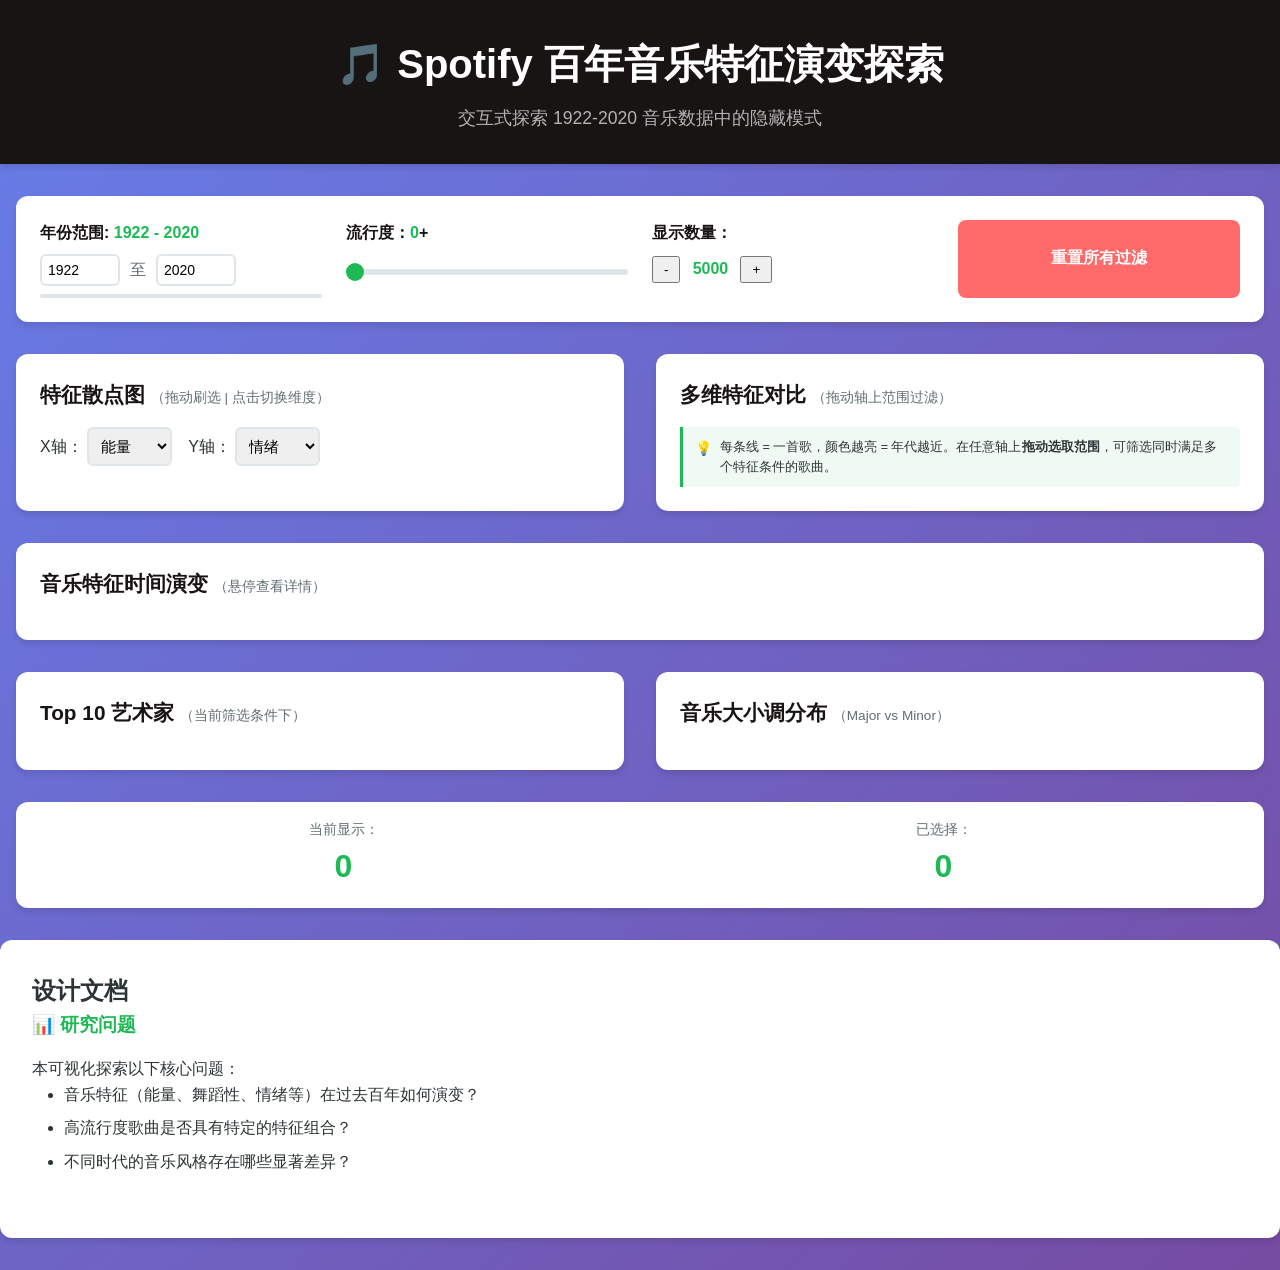
==== index.html @ 45de8c2d "Add files via upload" ====
<!DOCTYPE html>
<html lang="zh-CN">
<head>
    <meta charset="UTF-8">
    <meta name="viewport" content="width=device-width, initial-scale=1.0">
    <title>Spotify 音乐特征探索器</title>
    <link rel="stylesheet" href="css/style.css">
    <script src="https://d3js.org/d3.v7.min.js"></script>
</head>
<body>
    <header>
        <h1>🎵 Spotify 百年音乐特征演变探索</h1>
        <p class="subtitle">交互式探索 1922-2020 音乐数据中的隐藏模式</p>
    </header>
 
    <main>
        <div class="control-panel">
            <div class="filter-group">
                <label>年份范围: <span id="year-range">1922 - 2020</span></label>
                <div class="year-inputs">
                    <input type="number" id="year-start" min="1922" max="2020" value="1922">
                    <span>至</span>
                    <input type="number" id="year-end" min="1922" max="2020" value="2020">
                </div>
                <div id="range-track" style="position:relative; height:4px; background:#dfe6e9; border-radius:2px; margin-top:8px;"></div>
            </div>
            
            <div class="filter-group">
                <label>流行度：<span id="popularity-value">0</span>+</label>
                <input type="range" id="popularity-filter" min="0" max="100" step="1" value="0" style="margin-top: 15px;">
            </div>
            <div class="filter-group">
                <label>显示数量：</label>
                <div style="display: flex; align-items: center; gap: 10px; margin-top: 10px;">
                    <button id="sample-minus" style="padding:4px 10px; cursor:pointer;">-</button>
                    <span id="sample-count" style="font-weight:bold; width:40px; text-align:center;">5000</span>
                    <button id="sample-plus" style="padding:4px 10px; cursor:pointer;">+</button>
                </div>
                <input type="hidden" id="sample-size" value="5000">
            </div>
 
            <button id="reset-btn" class="reset-button">重置所有过滤</button>
        </div>
 
        <div class="vis-container">
            <div class="chart-wrapper">
                <h2>特征散点图 <span class="hint">（拖动刷选 | 点击切换维度）</span></h2>
                <div class="axis-selector">
                    <label>X轴：
                        <select id="x-axis">
                            <option value="danceability">舞蹈性</option>
                            <option value="energy" selected>能量</option>
                            <option value="valence">情绪</option>
                            <option value="tempo">节奏</option>
                            <option value="acousticness">声学性</option>
                        </select>
                    </label>
                    <label>Y轴：
                        <select id="y-axis">
                            <option value="danceability">舞蹈性</option>
                            <option value="energy">能量</option>
                            <option value="valence" selected>情绪</option>
                            <option value="tempo">节奏</option>
                            <option value="acousticness">声学性</option>
                        </select>
                    </label>
                </div>
                <div id="scatterplot"></div>
            </div>
 
            <div class="chart-wrapper">
                <h2>多维特征对比 <span class="hint">（拖动轴上范围过滤）</span></h2>
                <div id="parallel-coords"></div>
                <div class="parallel-hint">
                    <span class="hint-icon">💡</span>
                    <span>每条线 = 一首歌，颜色越亮 = 年代越近。在任意轴上<strong>拖动选取范围</strong>，可筛选同时满足多个特征条件的歌曲。</span>
                </div>
            </div>
 
            <div class="chart-wrapper full-width">
                <h2>音乐特征时间演变 <span class="hint">（悬停查看详情）</span></h2>
                <div id="timeline"></div>
            </div>

            <div class="chart-wrapper">
                <h2>Top 10 艺术家 <span class="hint">（当前筛选条件下）</span></h2>
                <div id="bar-chart"></div>
            </div>

            <div class="chart-wrapper">
                <h2>音乐大小调分布 <span class="hint">（Major vs Minor）</span></h2>
                <div id="donut-chart"></div>
            </div>
        </div>
 
        <div id="detail-panel" class="detail-panel hidden" style="max-width: 700px; width: 95%;">
            <button class="close-btn">×</button>
            <h3 id="detail-title">歌曲详情</h3>
            <div style="display: flex; gap: 2rem; align-items: center; margin-top: 1rem;">
                <div id="detail-content" style="flex: 1; font-size: 14px;"></div>
                <div id="radar-chart-container" style="width: 250px; height: 250px;"></div>
            </div>
        </div>
 
        <div class="stats-panel">
            <div class="stat-item">
                <span class="stat-label">当前显示：</span>
                <span id="visible-count" class="stat-value">0</span>
            </div>
            <div class="stat-item">
                <span class="stat-label">已选择：</span>
                <span id="selected-count" class="stat-value">0</span>
            </div>
        </div>

        <div class="chart-wrapper full-width" id="table-container" style="display: none; margin-bottom: 2rem;">
            <h2>筛选结果明细 (<span id="table-count">0</span> 首) <span style="font-size: 14px; font-weight: normal; color: #ff6b6b;" id="table-warning"></span></h2>
            <div style="max-height: 400px; overflow-y: auto;">
                <table style="width: 100%; border-collapse: collapse; text-align: left; font-size: 14px;">
                    <thead style="position: sticky; top: 0; background: white; box-shadow: 0 2px 2px -1px rgba(0,0,0,0.1); z-index: 10;">
                        <tr>
                            <th style="padding: 12px; border-bottom: 2px solid var(--border-color);">歌曲名称</th>
                            <th style="padding: 12px; border-bottom: 2px solid var(--border-color);">艺术家</th>
                            <th style="padding: 12px; border-bottom: 2px solid var(--border-color);">年份</th>
                            <th style="padding: 12px; border-bottom: 2px solid var(--border-color);">流行度</th>
                        </tr>
                    </thead>
                    <tbody id="track-table-body">
                    </tbody>
                </table>
            </div>
        </div>
    </main>
 
    <footer>
        <h2>设计文档</h2>
        <div class="documentation">
            <section>
                <h3>📊 研究问题</h3>
                <p>本可视化探索以下核心问题：</p>
                <ul>
                    <li>音乐特征（能量、舞蹈性、情绪等）在过去百年如何演变？</li>
                    <li>高流行度歌曲是否具有特定的特征组合？</li>
                    <li>不同时代的音乐风格存在哪些显著差异？</li>
                </ul>
            </section>
        </div>
    </footer>
 
    <script src="js/scatterplot.js"></script>
    <script src="js/parallel.js"></script>
    <script src="js/timeline.js"></script>
    <script src="js/bubblechart.js"></script> 
    <script src="js/donutchart.js"></script> 
    <script src="js/main.js"></script>
</body>
</html>
---- css/style.css ----
* {
    margin: 0;
    padding: 0;
    box-sizing: border-box;
}
 
:root {
    --primary-color: #1DB954;
    --secondary-color: #191414;
    --accent-color: #ff6b6b;
    --bg-color: #f8f9fa;
    --text-color: #2d3436;
    --border-color: #dfe6e9;
}
 
body {
    font-family: 'Segoe UI', Tahoma, Geneva, Verdana, sans-serif;
    background: linear-gradient(135deg, #667eea 0%, #764ba2 100%);
    color: var(--text-color);
    line-height: 1.6;
    min-height: 100vh;
}
 
header {
    background: var(--secondary-color);
    color: white;
    padding: 2rem;
    text-align: center;
    box-shadow: 0 4px 6px rgba(0,0,0,0.1);
}
 
header h1 {
    font-size: 2.5rem;
    margin-bottom: 0.5rem;
}
 
.subtitle {
    color: #b2b2b2;
    font-size: 1.1rem;
}
 
main {
    max-width: 1400px;
    margin: 2rem auto;
    padding: 0 1rem;
}
 
.control-panel {
    background: white;
    padding: 1.5rem;
    border-radius: 12px;
    box-shadow: 0 4px 6px rgba(0,0,0,0.1);
    margin-bottom: 2rem;
    display: grid;
    grid-template-columns: repeat(auto-fit, minmax(250px, 1fr));
    gap: 1.5rem;
}
 
.filter-group label {
    display: block;
    font-weight: 600;
    margin-bottom: 0.5rem;
    color: var(--secondary-color);
}
 
.filter-group span {
    color: var(--primary-color);
    font-weight: 700;
}
 
/* 新增的年份输入框样式 */
.year-inputs {
    display: flex;
    align-items: center;
    gap: 10px;
    margin-top: 8px;
}

.year-inputs input {
    padding: 6px;
    border: 2px solid var(--border-color);
    border-radius: 6px;
    width: 80px;
    font-size: 14px;
    outline: none;
    transition: border-color 0.2s;
}

.year-inputs input:focus {
    border-color: var(--primary-color);
}

.year-inputs span {
    color: #636e72;
    font-weight: normal;
}

input[type="range"] {
    width: 100%;
    height: 6px;
    border-radius: 3px;
    background: var(--border-color);
    outline: none;
    -webkit-appearance: none;
}
 
input[type="range"]::-webkit-slider-thumb {
    -webkit-appearance: none;
    appearance: none;
    width: 18px;
    height: 18px;
    border-radius: 50%;
    background: var(--primary-color);
    cursor: pointer;
    transition: all 0.2s;
}
 
input[type="range"]::-webkit-slider-thumb:hover {
    transform: scale(1.2);
    box-shadow: 0 0 10px var(--primary-color);
}

.parallel-hint {
    margin-top: 10px;
    padding: 10px 12px;
    background: #f0faf4;
    border-left: 3px solid var(--primary-color);
    border-radius: 0 6px 6px 0;
    font-size: 12.5px;
    color: #2d3436;
    line-height: 1.6;
    display: flex;
    gap: 8px;
    align-items: flex-start;
}

.hint-icon {
    flex-shrink: 0;
    font-size: 14px;
}
 
.reset-button {
    background: var(--accent-color);
    color: white;
    border: none;
    padding: 0.75rem 1.5rem;
    border-radius: 8px;
    font-size: 1rem;
    cursor: pointer;
    transition: all 0.3s;
    font-weight: 600;
}
 
.reset-button:hover {
    transform: translateY(-2px);
    box-shadow: 0 4px 12px rgba(255,107,107,0.4);
}
 
.vis-container {
    display: grid;
    grid-template-columns: repeat(2, 1fr);
    gap: 2rem;
    margin-bottom: 2rem;
}
 
.chart-wrapper {
    background: white;
    padding: 1.5rem;
    border-radius: 12px;
    box-shadow: 0 4px 6px rgba(0,0,0,0.1);
}
 
.chart-wrapper.full-width {
    grid-column: 1 / -1;
}
 
.chart-wrapper h2 {
    margin-bottom: 1rem;
    color: var(--secondary-color);
    font-size: 1.3rem;
}
 
.hint {
    font-size: 0.85rem;
    color: #636e72;
    font-weight: 400;
}
 
.axis-selector {
    margin-bottom: 1rem;
    display: flex;
    gap: 1rem;
}
 
.axis-selector select {
    padding: 0.5rem;
    border: 2px solid var(--border-color);
    border-radius: 6px;
    font-size: 0.95rem;
    cursor: pointer;
}
 
.detail-panel {
    position: fixed;
    top: 50%;
    left: 50%;
    transform: translate(-50%, -50%);
    background: white;
    padding: 2rem;
    border-radius: 12px;
    box-shadow: 0 10px 40px rgba(0,0,0,0.3);
    max-width: 500px;
    width: 90%;
    z-index: 1000;
}
 
.detail-panel.hidden {
    display: none;
}
 
.close-btn {
    position: absolute;
    top: 1rem;
    right: 1rem;
    background: none;
    border: none;
    font-size: 2rem;
    cursor: pointer;
    color: #636e72;
}
 
.stats-panel {
    background: white;
    padding: 1rem 1.5rem;
    border-radius: 12px;
    box-shadow: 0 4px 6px rgba(0,0,0,0.1);
    display: flex;
    justify-content: space-around;
    margin-bottom: 2rem;
}
 
.stat-item {
    text-align: center;
}
 
.stat-label {
    display: block;
    font-size: 0.9rem;
    color: #636e72;
}
 
.stat-value {
    display: block;
    font-size: 2rem;
    font-weight: 700;
    color: var(--primary-color);
}
 
footer {
    background: white;
    padding: 2rem;
    border-radius: 12px;
    max-width: 1400px;
    margin: 2rem auto;
    box-shadow: 0 4px 6px rgba(0,0,0,0.1);
}
 
.documentation section {
    margin-bottom: 2rem;
}
 
.documentation h3 {
    color: var(--primary-color);
    margin-bottom: 1rem;
}
 
.documentation h4 {
    color: var(--secondary-color);
    margin: 1rem 0 0.5rem;
}
 
.documentation ul {
    margin-left: 2rem;
}
 
.documentation li {
    margin-bottom: 0.5rem;
}
 
.documentation a {
    color: var(--primary-color);
    text-decoration: none;
}
 
.documentation a:hover {
    text-decoration: underline;
}
 
.axis {
    font-size: 12px;
}
 
.axis path,
.axis line {
    fill: none;
    stroke: #636e72;
    shape-rendering: crispEdges;
}
 
.dot {
    stroke: white;
    stroke-width: 1px;
    opacity: 0.6;
    transition: all 0.2s;
}
 
.dot:hover {
    opacity: 1;
    stroke-width: 2px;
}
 
.dot.selected {
    opacity: 1;
    stroke: #ff6b6b;
    stroke-width: 2px;
}
 
.line {
    fill: none;
    stroke: steelblue;
    stroke-width: 1.5px;
    opacity: 0.3;
}
 
.line.highlighted {
    stroke: var(--accent-color);
    stroke-width: 2px;
    opacity: 1;
}
 
.brush .selection {
    fill: var(--primary-color);
    fill-opacity: 0.2;
    stroke: var(--primary-color);
}
 
@media (max-width: 968px) {
    .vis-container {
        grid-template-columns: 1fr;
    }
    
    header h1 {
        font-size: 1.8rem;
    }
}
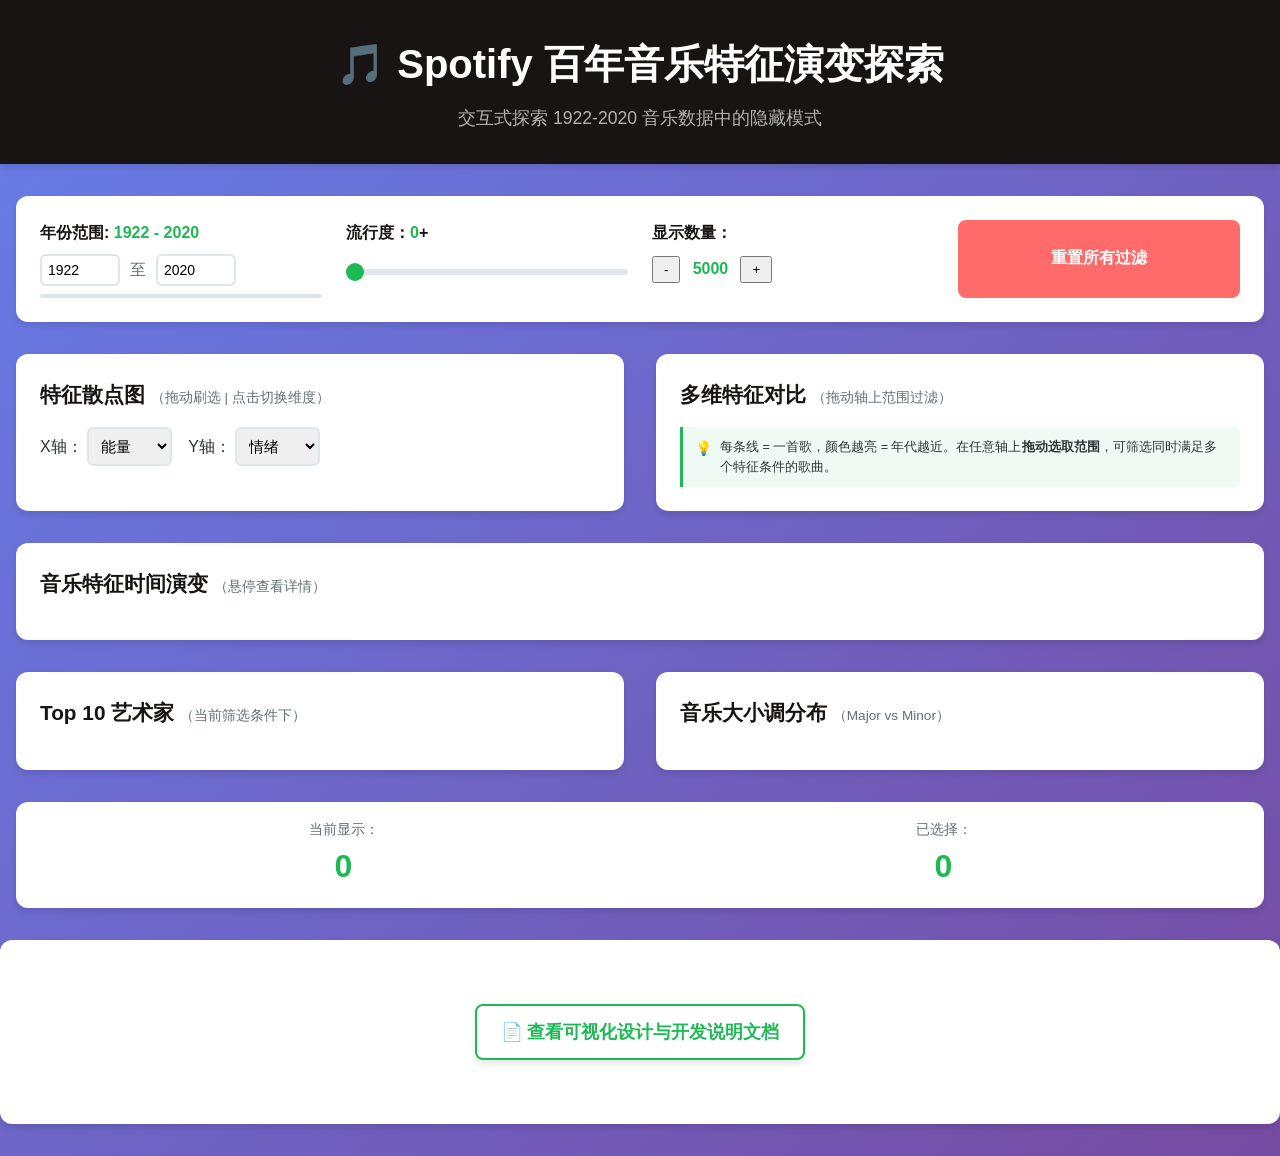
==== commit ee1fc299: "Update index.html" ====
--- a/index.html
+++ b/index.html
@@ -133,17 +133,10 @@
     </main>
  
     <footer>
-        <h2>设计文档</h2>
-        <div class="documentation">
-            <section>
-                <h3>📊 研究问题</h3>
-                <p>本可视化探索以下核心问题：</p>
-                <ul>
-                    <li>音乐特征（能量、舞蹈性、情绪等）在过去百年如何演变？</li>
-                    <li>高流行度歌曲是否具有特定的特征组合？</li>
-                    <li>不同时代的音乐风格存在哪些显著差异？</li>
-                </ul>
-            </section>
+        <div style="text-align: center; margin: 2rem 0;">
+            <a href="document.html" target="_blank" class="doc-link">
+                📄 查看可视化设计与开发说明文档
+            </a>
         </div>
     </footer>
  
@@ -154,4 +147,4 @@
     <script src="js/donutchart.js"></script> 
     <script src="js/main.js"></script>
 </body>
-</html>+</html>
--- a/css/style.css
+++ b/css/style.css
@@ -352,4 +352,26 @@
     header h1 {
         font-size: 1.8rem;
     }
-}+}
+
+/* 说明文档跳转按钮样式 */
+.doc-link {
+    display: inline-block;
+    background: white;
+    color: var(--primary-color);
+    padding: 12px 24px;
+    border-radius: 8px;
+    text-decoration: none;
+    font-weight: 600;
+    font-size: 1.1rem;
+    box-shadow: 0 4px 6px rgba(0,0,0,0.1);
+    border: 2px solid var(--primary-color);
+    transition: all 0.3s ease;
+}
+
+.doc-link:hover {
+    background: var(--primary-color);
+    color: white;
+    transform: translateY(-3px);
+    box-shadow: 0 6px 15px rgba(29, 185, 84, 0.3);
+}
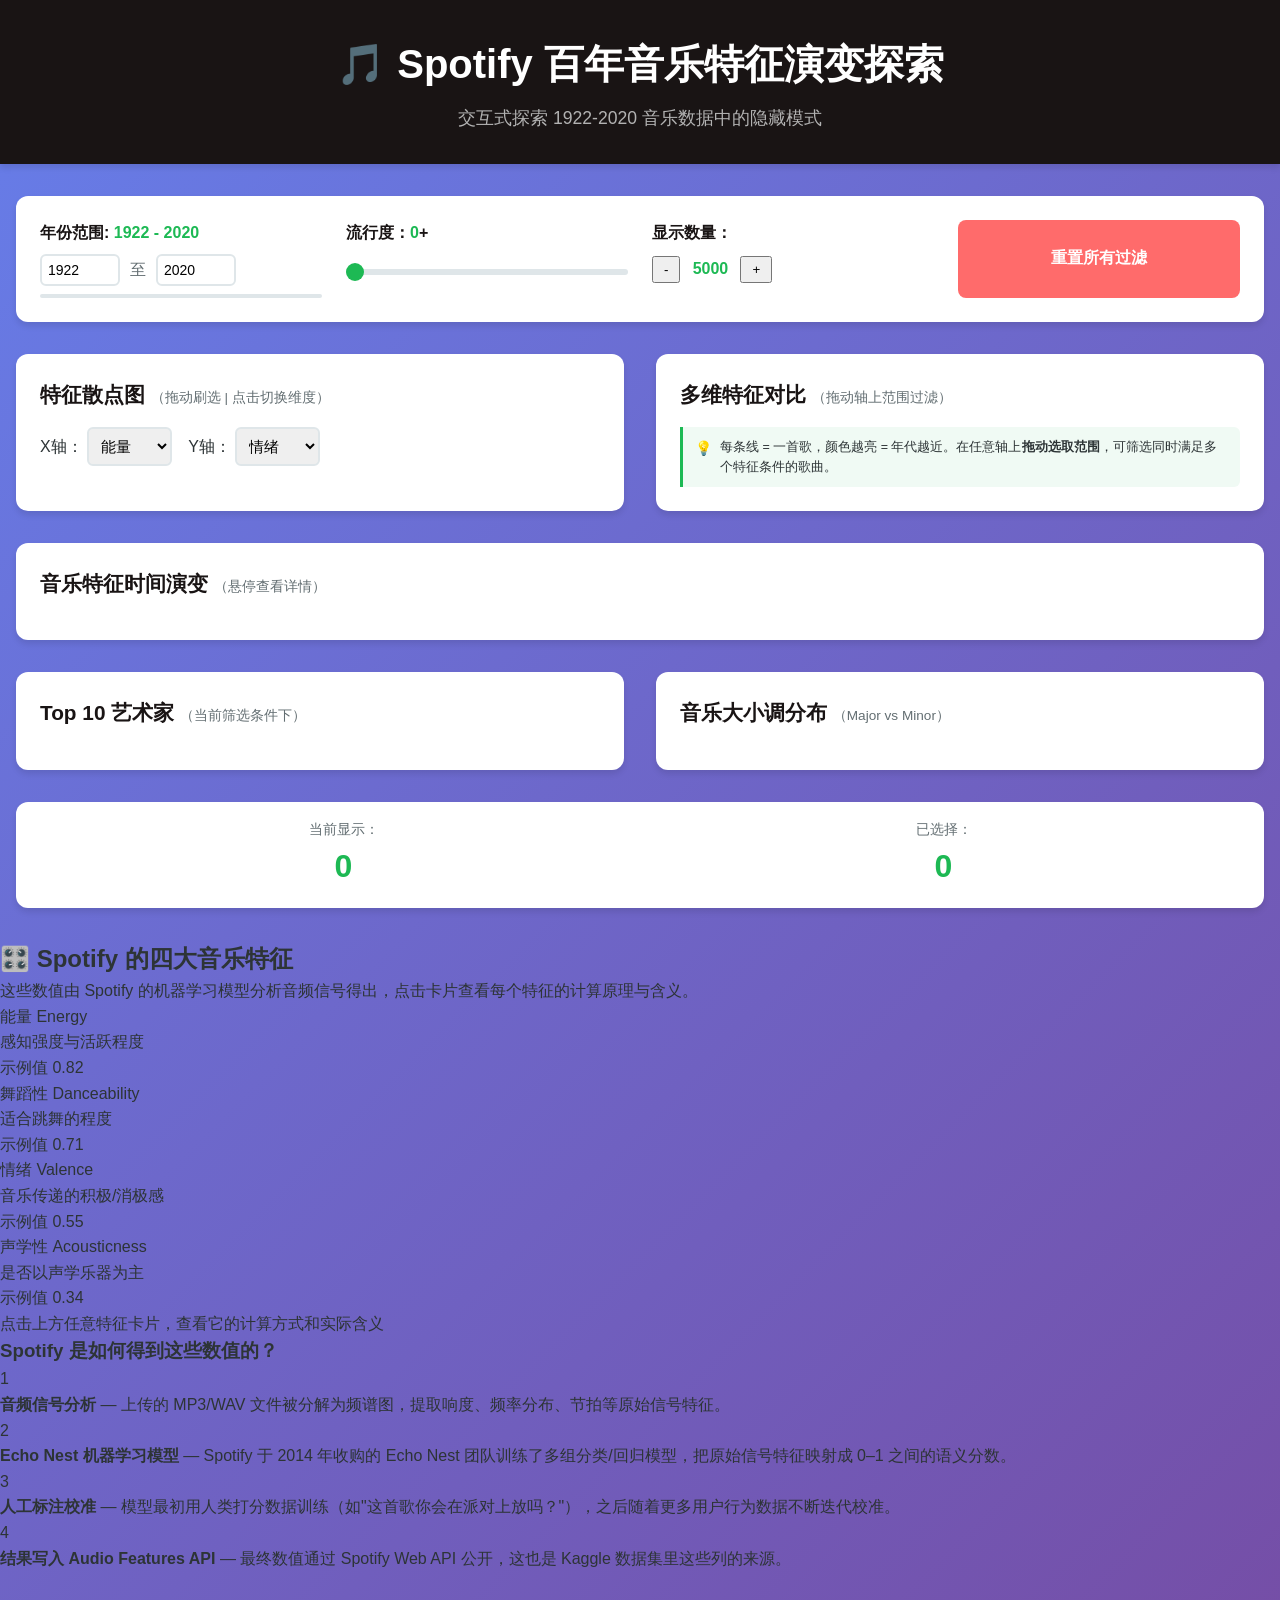
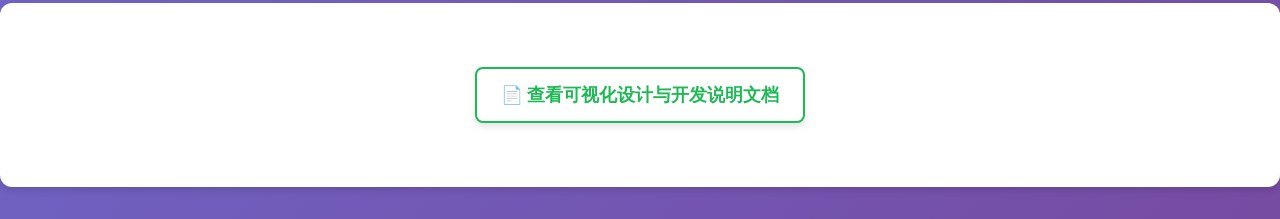
==== commit a23a8b3d: "Update index.html" ====
--- a/index.html
+++ b/index.html
@@ -132,6 +132,85 @@
         </div>
     </main>
  
+    <!-- 四大音乐特征说明 -->
+    <section class="feature-explainer">
+        <h2 class="feature-explainer-title">🎛️ Spotify 的四大音乐特征</h2>
+        <p class="feature-explainer-sub">这些数值由 Spotify 的机器学习模型分析音频信号得出，点击卡片查看每个特征的计算原理与含义。</p>
+
+        <div class="feat-grid" id="feat-grid"></div>
+
+        <div class="feat-detail-box" id="feat-detail">
+            <span class="feat-detail-placeholder">点击上方任意特征卡片，查看它的计算方式和实际含义</span>
+        </div>
+
+        <h3 class="feat-how-title">Spotify 是如何得到这些数值的？</h3>
+        <div class="feat-how-steps">
+            <div class="feat-how-row">
+                <div class="feat-how-num">1</div>
+                <div><strong>音频信号分析</strong> — 上传的 MP3/WAV 文件被分解为频谱图，提取响度、频率分布、节拍等原始信号特征。</div>
+            </div>
+            <div class="feat-how-row">
+                <div class="feat-how-num">2</div>
+                <div><strong>Echo Nest 机器学习模型</strong> — Spotify 于 2014 年收购的 Echo Nest 团队训练了多组分类/回归模型，把原始信号特征映射成 0–1 之间的语义分数。</div>
+            </div>
+            <div class="feat-how-row">
+                <div class="feat-how-num">3</div>
+                <div><strong>人工标注校准</strong> — 模型最初用人类打分数据训练（如"这首歌你会在派对上放吗？"），之后随着更多用户行为数据不断迭代校准。</div>
+            </div>
+            <div class="feat-how-row">
+                <div class="feat-how-num">4</div>
+                <div><strong>结果写入 Audio Features API</strong> — 最终数值通过 Spotify Web API 公开，这也是 Kaggle 数据集里这些列的来源。</div>
+            </div>
+        </div>
+    </section>
+
+    <script>
+    (function() {
+        const features = [
+            {
+                name: '能量 Energy', sub: '感知强度与活跃程度', color: '#e74c3c', example: 0.82,
+                detail: '<strong>定义：</strong>0 到 1 之间，衡量一首歌听起来有多"猛"、多有冲劲。<br><br><strong>技术上怎么算：</strong>主要依赖响度（dB RMS）、音频动态范围、高频能量占比（高频意味着电吉他、鼓击）、起奏速度（onset rate）几个信号的加权组合。<br><br><strong>典型高值：</strong>死亡金属 ~0.95 &nbsp; EDM ~0.88<br><strong>典型低值：</strong>古典钢琴曲 ~0.10 &nbsp; 氛围音乐 ~0.15<br><br><strong>在数据集里：</strong>1920–1950 年代平均值约 0.30（以声学乐器为主），1980 年代后随电子乐普及升至 ~0.65。'
+            },
+            {
+                name: '舞蹈性 Danceability', sub: '适合跳舞的程度', color: '#2ecc71', example: 0.71,
+                detail: '<strong>定义：</strong>0 到 1 之间，衡量一首歌的节拍规律性、节奏稳定性、打击乐强度，综合判断"你能跟着跳吗"。<br><br><strong>技术上怎么算：</strong>节拍追踪器检测节拍规律性；节奏强度（由打击乐器主导的低中频脉冲）；节拍间隔变化量（越规律分越高）。<br><br><strong>典型高值：</strong>House ~0.87 &nbsp; Hip-Hop ~0.79<br><strong>典型低值：</strong>自由爵士 ~0.25 &nbsp; 交响乐 ~0.18<br><br><strong>注意：</strong>节奏快（tempo 高）≠ 舞蹈性高。一首 180BPM 的朋克可能舞蹈性很低；而 90BPM 的 R&amp;B 可能高达 0.85。'
+            },
+            {
+                name: '情绪 Valence', sub: '音乐传递的积极/消极感', color: '#3498db', example: 0.55,
+                detail: '<strong>定义：</strong>0 到 1 之间，0 = 极度悲伤/愤怒/阴郁，1 = 极度愉悦/欢快/积极。<br><br><strong>技术上怎么算：</strong>综合了调式（大调 vs 小调）、和弦走向（解决 vs 紧张）、音色亮度、歌词情感分析（通过 NLP，但权重较低），以及用户收听行为反馈。<br><br><strong>典型高值：</strong>夏日流行 ~0.90 &nbsp; 雷鬼 ~0.78<br><strong>典型低值：</strong>慢速民谣 ~0.12 &nbsp; 黑金属 ~0.08<br><br><strong>有意思的地方：</strong>高能量 + 低 valence = 愤怒（金属乐）；低能量 + 低 valence = 悲伤（慢歌）；高能量 + 高 valence = 快乐（派对音乐）。'
+            },
+            {
+                name: '声学性 Acousticness', sub: '是否以声学乐器为主', color: '#f39c12', example: 0.34,
+                detail: '<strong>定义：</strong>0 到 1 之间，1 = 几乎纯声学（木吉他、钢琴、人声），0 = 全电子/合成音色。这是一个置信度分数，不是简单的比例。<br><br><strong>技术上怎么算：</strong>检测频谱中电子处理的痕迹：失真、混响合成器特征、电子鼓的峰值形状、均衡曲线是否符合自然乐器的泛音结构。自然乐器的泛音有规律，合成器往往不同。<br><br><strong>典型高值：</strong>原声民谣 ~0.97 &nbsp; 古典 ~0.92<br><strong>典型低值：</strong>Techno ~0.02 &nbsp; 电子流行 ~0.08<br><br><strong>在时间线图里：</strong>这条线从 1920 年代的 ~0.85 一路下降到 1990 年代的 ~0.15，直观反映了录音技术和电声乐器的普及史。'
+            }
+        ];
+
+        const grid = document.getElementById('feat-grid');
+        const detail = document.getElementById('feat-detail');
+
+        features.forEach(f => {
+            const card = document.createElement('div');
+            card.className = 'feat-card';
+            card.innerHTML = `
+                <div class="feat-card-name">${f.name}</div>
+                <div class="feat-card-sub">${f.sub}</div>
+                <div class="feat-bar-wrap"><div class="feat-bar-fill" style="width:${f.example*100}%;background:${f.color}"></div></div>
+                <div class="feat-card-val">示例值 ${f.example}</div>
+            `;
+            card.addEventListener('click', () => {
+                document.querySelectorAll('.feat-card').forEach(c => c.classList.remove('feat-card-active'));
+                card.classList.add('feat-card-active');
+                detail.style.opacity = '0';
+                setTimeout(() => {
+                    detail.innerHTML = f.detail;
+                    detail.style.opacity = '1';
+                }, 150);
+            });
+            grid.appendChild(card);
+        });
+    })();
+    </script>
+
     <footer>
         <div style="text-align: center; margin: 2rem 0;">
             <a href="document.html" target="_blank" class="doc-link">
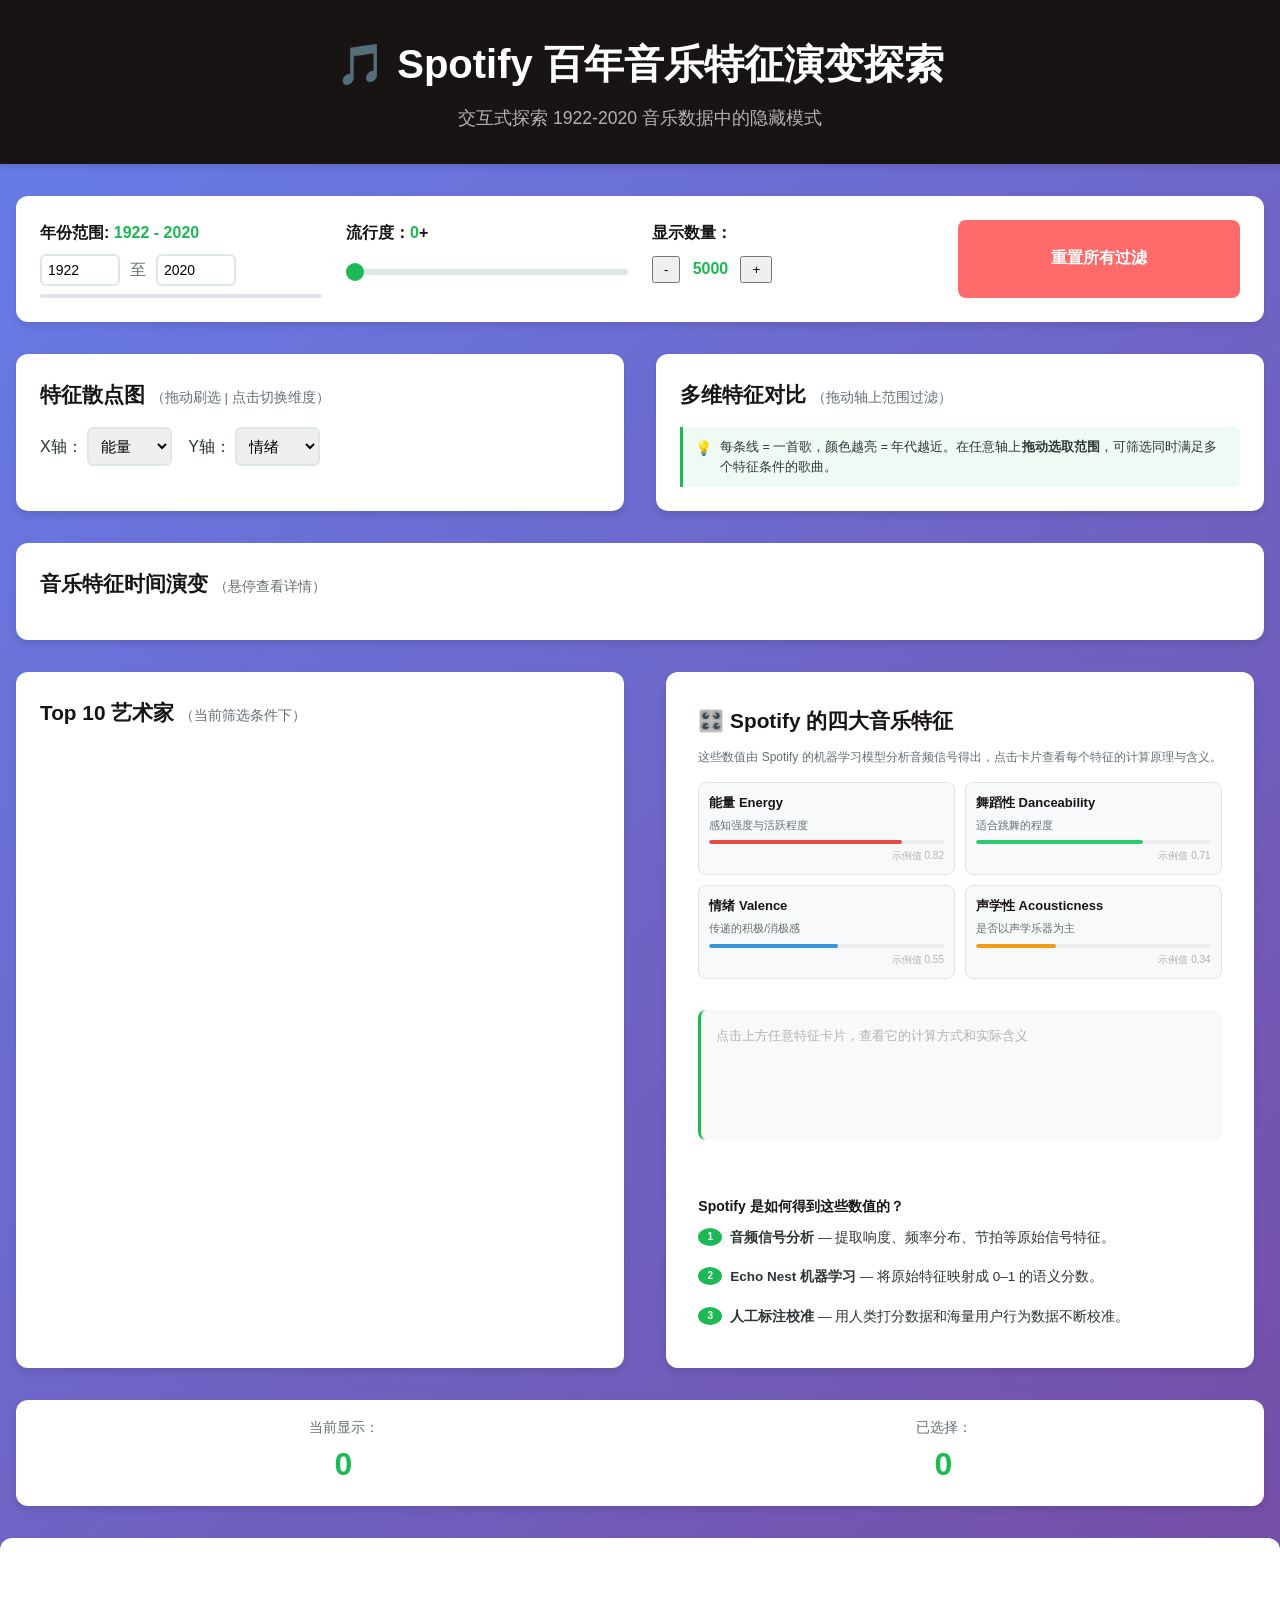
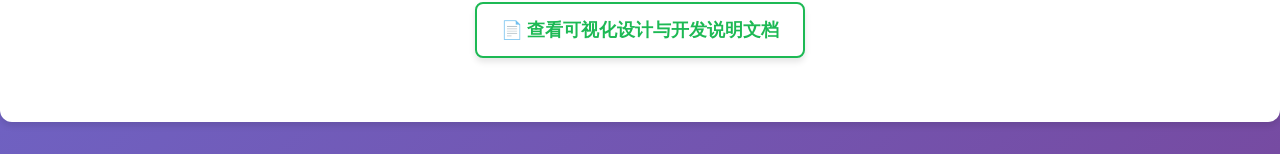
==== commit d421f6d9: "Update index.html" ====
--- a/index.html
+++ b/index.html
@@ -6,6 +6,22 @@
     <title>Spotify 音乐特征探索器</title>
     <link rel="stylesheet" href="css/style.css">
     <script src="https://d3js.org/d3.v7.min.js"></script>
+    <style>
+        /* 补充说明面板的一些内联基础样式，防止错位 */
+        .feat-grid { display: grid; grid-template-columns: 1fr 1fr; gap: 10px; margin-bottom: 15px; }
+        .feat-card { border: 1px solid var(--border-color); padding: 10px; border-radius: 8px; cursor: pointer; transition: all 0.2s; }
+        .feat-card:hover, .feat-card-active { border-color: var(--primary-color); background: #f0faf4; }
+        .feat-card-name { font-weight: bold; font-size: 13px; color: var(--secondary-color); }
+        .feat-card-sub { font-size: 11px; color: #636e72; margin-bottom: 6px; }
+        .feat-bar-wrap { height: 4px; background: #eee; border-radius: 2px; margin-bottom: 4px; overflow: hidden; }
+        .feat-bar-fill { height: 100%; border-radius: 2px; }
+        .feat-card-val { font-size: 10px; color: #b2b2b2; text-align: right; }
+        .feat-detail-box { background: var(--bg-color); padding: 15px; border-radius: 8px; font-size: 13px; min-height: 130px; transition: opacity 0.2s; }
+        
+        /* 【终极对齐修复】防止气泡图无限放大撑高左侧方块，并强制卡片等高分布 */
+        #bar-chart svg { max-height: 430px; }
+        .align-card { display: flex; flex-direction: column; height: 100%; justify-content: space-between; }
+    </style>
 </head>
 <body>
     <header>
@@ -82,14 +98,39 @@
                 <div id="timeline"></div>
             </div>
 
-            <div class="chart-wrapper">
+            <div class="chart-wrapper align-card">
                 <h2>Top 10 艺术家 <span class="hint">（当前筛选条件下）</span></h2>
-                <div id="bar-chart"></div>
-            </div>
-
-            <div class="chart-wrapper">
-                <h2>音乐大小调分布 <span class="hint">（Major vs Minor）</span></h2>
-                <div id="donut-chart"></div>
+                <div id="bar-chart" style="flex: 1; display: flex; align-items: center; justify-content: center;"></div>
+            </div>
+
+            <div class="chart-wrapper feature-explainer align-card">
+                <div>
+                    <h2 class="feature-explainer-title" style="margin-bottom: 10px;">🎛️ Spotify 的四大音乐特征</h2>
+                    <p class="feature-explainer-sub" style="font-size: 12px; color: #636e72; margin-bottom: 15px;">这些数值由 Spotify 的机器学习模型分析音频信号得出，点击卡片查看每个特征的计算原理与含义。</p>
+                    <div class="feat-grid" id="feat-grid"></div>
+                </div>
+
+                <div class="feat-detail-box" id="feat-detail">
+                    <span class="feat-detail-placeholder" style="color: #b2b2b2;">点击上方任意特征卡片，查看它的计算方式和实际含义</span>
+                </div>
+
+                <div>
+                    <h3 class="feat-how-title" style="margin-top: 15px; font-size: 14px; margin-bottom: 10px;">Spotify 是如何得到这些数值的？</h3>
+                    <div class="feat-how-steps" style="font-size: 12px; color: #2d3436;">
+                        <div class="feat-how-row" style="display: flex; gap: 8px; margin-bottom: 8px;">
+                            <div class="feat-how-num" style="background: var(--primary-color); color: white; width: 18px; height: 18px; border-radius: 50%; display: flex; align-items: center; justify-content: center; flex-shrink: 0; font-size: 10px; font-weight: bold;">1</div>
+                            <div><strong>音频信号分析</strong> — 提取响度、频率分布、节拍等原始信号特征。</div>
+                        </div>
+                        <div class="feat-how-row" style="display: flex; gap: 8px; margin-bottom: 8px;">
+                            <div class="feat-how-num" style="background: var(--primary-color); color: white; width: 18px; height: 18px; border-radius: 50%; display: flex; align-items: center; justify-content: center; flex-shrink: 0; font-size: 10px; font-weight: bold;">2</div>
+                            <div><strong>Echo Nest 机器学习</strong> — 将原始特征映射成 0–1 的语义分数。</div>
+                        </div>
+                        <div class="feat-how-row" style="display: flex; gap: 8px; margin-bottom: 8px;">
+                            <div class="feat-how-num" style="background: var(--primary-color); color: white; width: 18px; height: 18px; border-radius: 50%; display: flex; align-items: center; justify-content: center; flex-shrink: 0; font-size: 10px; font-weight: bold;">3</div>
+                            <div><strong>人工标注校准</strong> — 用人类打分数据和海量用户行为数据不断校准。</div>
+                        </div>
+                    </div>
+                </div>
             </div>
         </div>
  
@@ -131,57 +172,33 @@
             </div>
         </div>
     </main>
- 
-    <!-- 四大音乐特征说明 -->
-    <section class="feature-explainer">
-        <h2 class="feature-explainer-title">🎛️ Spotify 的四大音乐特征</h2>
-        <p class="feature-explainer-sub">这些数值由 Spotify 的机器学习模型分析音频信号得出，点击卡片查看每个特征的计算原理与含义。</p>
-
-        <div class="feat-grid" id="feat-grid"></div>
-
-        <div class="feat-detail-box" id="feat-detail">
-            <span class="feat-detail-placeholder">点击上方任意特征卡片，查看它的计算方式和实际含义</span>
-        </div>
-
-        <h3 class="feat-how-title">Spotify 是如何得到这些数值的？</h3>
-        <div class="feat-how-steps">
-            <div class="feat-how-row">
-                <div class="feat-how-num">1</div>
-                <div><strong>音频信号分析</strong> — 上传的 MP3/WAV 文件被分解为频谱图，提取响度、频率分布、节拍等原始信号特征。</div>
-            </div>
-            <div class="feat-how-row">
-                <div class="feat-how-num">2</div>
-                <div><strong>Echo Nest 机器学习模型</strong> — Spotify 于 2014 年收购的 Echo Nest 团队训练了多组分类/回归模型，把原始信号特征映射成 0–1 之间的语义分数。</div>
-            </div>
-            <div class="feat-how-row">
-                <div class="feat-how-num">3</div>
-                <div><strong>人工标注校准</strong> — 模型最初用人类打分数据训练（如"这首歌你会在派对上放吗？"），之后随着更多用户行为数据不断迭代校准。</div>
-            </div>
-            <div class="feat-how-row">
-                <div class="feat-how-num">4</div>
-                <div><strong>结果写入 Audio Features API</strong> — 最终数值通过 Spotify Web API 公开，这也是 Kaggle 数据集里这些列的来源。</div>
-            </div>
-        </div>
-    </section>
-
+
+    <footer>
+        <div style="text-align: center; margin: 2rem 0;">
+            <a href="document.html" target="_blank" class="doc-link">
+                📄 查看可视化设计与开发说明文档
+            </a>
+        </div>
+    </footer>
+ 
     <script>
     (function() {
         const features = [
             {
                 name: '能量 Energy', sub: '感知强度与活跃程度', color: '#e74c3c', example: 0.82,
-                detail: '<strong>定义：</strong>0 到 1 之间，衡量一首歌听起来有多"猛"、多有冲劲。<br><br><strong>技术上怎么算：</strong>主要依赖响度（dB RMS）、音频动态范围、高频能量占比（高频意味着电吉他、鼓击）、起奏速度（onset rate）几个信号的加权组合。<br><br><strong>典型高值：</strong>死亡金属 ~0.95 &nbsp; EDM ~0.88<br><strong>典型低值：</strong>古典钢琴曲 ~0.10 &nbsp; 氛围音乐 ~0.15<br><br><strong>在数据集里：</strong>1920–1950 年代平均值约 0.30（以声学乐器为主），1980 年代后随电子乐普及升至 ~0.65。'
+                detail: '<strong>定义：</strong>0 到 1 之间，衡量一首歌听起来有多"猛"、多有冲劲。<br><br><strong>技术上怎么算：</strong>主要依赖响度、音频动态范围、高频能量占比（高频意味着电吉他、鼓击）等加权组合。<br><br><strong>典型高值：</strong>死亡金属 ~0.95 &nbsp; EDM ~0.88<br><strong>典型低值：</strong>古典钢琴曲 ~0.10 &nbsp; 氛围音乐 ~0.15'
             },
             {
                 name: '舞蹈性 Danceability', sub: '适合跳舞的程度', color: '#2ecc71', example: 0.71,
-                detail: '<strong>定义：</strong>0 到 1 之间，衡量一首歌的节拍规律性、节奏稳定性、打击乐强度，综合判断"你能跟着跳吗"。<br><br><strong>技术上怎么算：</strong>节拍追踪器检测节拍规律性；节奏强度（由打击乐器主导的低中频脉冲）；节拍间隔变化量（越规律分越高）。<br><br><strong>典型高值：</strong>House ~0.87 &nbsp; Hip-Hop ~0.79<br><strong>典型低值：</strong>自由爵士 ~0.25 &nbsp; 交响乐 ~0.18<br><br><strong>注意：</strong>节奏快（tempo 高）≠ 舞蹈性高。一首 180BPM 的朋克可能舞蹈性很低；而 90BPM 的 R&amp;B 可能高达 0.85。'
+                detail: '<strong>定义：</strong>0 到 1 之间，综合衡量节拍规律性、节奏稳定性、打击乐强度。<br><br><strong>技术上怎么算：</strong>通过节拍追踪器检测节拍规律性；测量由打击乐器主导的低中频脉冲。<br><br><strong>典型高值：</strong>House ~0.87 &nbsp; Hip-Hop ~0.79<br><strong>典型低值：</strong>自由爵士 ~0.25 &nbsp; 交响乐 ~0.18<br><br><strong>注意：</strong>节奏快（tempo高）不代表舞蹈性高。'
             },
             {
-                name: '情绪 Valence', sub: '音乐传递的积极/消极感', color: '#3498db', example: 0.55,
-                detail: '<strong>定义：</strong>0 到 1 之间，0 = 极度悲伤/愤怒/阴郁，1 = 极度愉悦/欢快/积极。<br><br><strong>技术上怎么算：</strong>综合了调式（大调 vs 小调）、和弦走向（解决 vs 紧张）、音色亮度、歌词情感分析（通过 NLP，但权重较低），以及用户收听行为反馈。<br><br><strong>典型高值：</strong>夏日流行 ~0.90 &nbsp; 雷鬼 ~0.78<br><strong>典型低值：</strong>慢速民谣 ~0.12 &nbsp; 黑金属 ~0.08<br><br><strong>有意思的地方：</strong>高能量 + 低 valence = 愤怒（金属乐）；低能量 + 低 valence = 悲伤（慢歌）；高能量 + 高 valence = 快乐（派对音乐）。'
+                name: '情绪 Valence', sub: '传递的积极/消极感', color: '#3498db', example: 0.55,
+                detail: '<strong>定义：</strong>0=极度悲伤/愤怒/阴郁，1=极度愉悦/欢快/积极。<br><br><strong>技术上怎么算：</strong>综合了调式（大/小调）、和弦走向、音色亮度、歌词情感分析等。<br><br><strong>典型高值：</strong>夏日流行 ~0.90 &nbsp; 雷鬼 ~0.78<br><strong>典型低值：</strong>慢速民谣 ~0.12 &nbsp; 黑金属 ~0.08'
             },
             {
                 name: '声学性 Acousticness', sub: '是否以声学乐器为主', color: '#f39c12', example: 0.34,
-                detail: '<strong>定义：</strong>0 到 1 之间，1 = 几乎纯声学（木吉他、钢琴、人声），0 = 全电子/合成音色。这是一个置信度分数，不是简单的比例。<br><br><strong>技术上怎么算：</strong>检测频谱中电子处理的痕迹：失真、混响合成器特征、电子鼓的峰值形状、均衡曲线是否符合自然乐器的泛音结构。自然乐器的泛音有规律，合成器往往不同。<br><br><strong>典型高值：</strong>原声民谣 ~0.97 &nbsp; 古典 ~0.92<br><strong>典型低值：</strong>Techno ~0.02 &nbsp; 电子流行 ~0.08<br><br><strong>在时间线图里：</strong>这条线从 1920 年代的 ~0.85 一路下降到 1990 年代的 ~0.15，直观反映了录音技术和电声乐器的普及史。'
+                detail: '<strong>定义：</strong>1=纯声学（木吉他、钢琴），0=全电子/合成音色。它是一个置信度分数。<br><br><strong>技术上怎么算：</strong>检测频谱中电子处理的痕迹（失真、混响合成器特征）。自然乐器的泛音有规律，合成器往往不同。<br><br><strong>典型高值：</strong>原声民谣 ~0.97 &nbsp; 古典 ~0.92<br><strong>典型低值：</strong>Techno ~0.02 &nbsp; 电子流行 ~0.08'
             }
         ];
 
@@ -211,19 +228,10 @@
     })();
     </script>
 
-    <footer>
-        <div style="text-align: center; margin: 2rem 0;">
-            <a href="document.html" target="_blank" class="doc-link">
-                📄 查看可视化设计与开发说明文档
-            </a>
-        </div>
-    </footer>
- 
     <script src="js/scatterplot.js"></script>
     <script src="js/parallel.js"></script>
     <script src="js/timeline.js"></script>
     <script src="js/bubblechart.js"></script> 
-    <script src="js/donutchart.js"></script> 
     <script src="js/main.js"></script>
 </body>
 </html>
--- a/css/style.css
+++ b/css/style.css
@@ -375,3 +375,141 @@
     transform: translateY(-3px);
     box-shadow: 0 6px 15px rgba(29, 185, 84, 0.3);
 }
+/* ── 四大音乐特征说明区 ── */
+.feature-explainer {
+    background: white;
+    border-radius: 12px;
+    box-shadow: 0 4px 6px rgba(0,0,0,0.1);
+    padding: 2rem;
+    max-width: 1400px;
+    margin: 0 auto 2rem;
+}
+
+.feature-explainer-title {
+    font-size: 1.4rem;
+    color: var(--secondary-color);
+    margin-bottom: 0.4rem;
+}
+
+.feature-explainer-sub {
+    font-size: 0.9rem;
+    color: #636e72;
+    margin-bottom: 1.5rem;
+}
+
+.feat-grid {
+    display: grid;
+    grid-template-columns: repeat(4, 1fr);
+    gap: 12px;
+    margin-bottom: 1.2rem;
+}
+
+@media (max-width: 968px) {
+    .feat-grid { grid-template-columns: repeat(2, 1fr); }
+}
+
+.feat-card {
+    background: #f8f9fa;
+    border: 1.5px solid var(--border-color);
+    border-radius: 10px;
+    padding: 14px 16px;
+    cursor: pointer;
+    transition: border-color 0.2s, box-shadow 0.2s;
+}
+
+.feat-card:hover {
+    border-color: var(--primary-color);
+    box-shadow: 0 2px 8px rgba(29,185,84,0.15);
+}
+
+.feat-card-active {
+    border: 2px solid var(--primary-color) !important;
+    background: #f0faf4;
+}
+
+.feat-card-name {
+    font-size: 14px;
+    font-weight: 600;
+    color: var(--secondary-color);
+    margin-bottom: 3px;
+}
+
+.feat-card-sub {
+    font-size: 12px;
+    color: #636e72;
+    margin-bottom: 10px;
+}
+
+.feat-bar-wrap {
+    height: 6px;
+    background: var(--border-color);
+    border-radius: 3px;
+    overflow: hidden;
+    margin-bottom: 4px;
+}
+
+.feat-bar-fill {
+    height: 100%;
+    border-radius: 3px;
+    transition: width 0.5s cubic-bezier(.4,0,.2,1);
+}
+
+.feat-card-val {
+    font-size: 11px;
+    color: #b2b2b2;
+    text-align: right;
+}
+
+.feat-detail-box {
+    background: #f8f9fa;
+    border-left: 3px solid var(--primary-color);
+    border-radius: 0 8px 8px 0;
+    padding: 14px 18px;
+    font-size: 13.5px;
+    line-height: 1.7;
+    color: var(--text-color);
+    min-height: 80px;
+    transition: opacity 0.15s;
+    margin-bottom: 1.5rem;
+}
+
+.feat-detail-placeholder {
+    color: #b2b2b2;
+}
+
+.feat-how-title {
+    font-size: 1rem;
+    font-weight: 600;
+    color: var(--secondary-color);
+    margin-bottom: 1rem;
+}
+
+.feat-how-steps {
+    display: flex;
+    flex-direction: column;
+    gap: 10px;
+}
+
+.feat-how-row {
+    display: flex;
+    align-items: flex-start;
+    gap: 12px;
+    font-size: 13.5px;
+    color: #2d3436;
+    line-height: 1.6;
+}
+
+.feat-how-num {
+    min-width: 24px;
+    height: 24px;
+    border-radius: 50%;
+    background: #e8f5e9;
+    color: var(--primary-color);
+    font-size: 12px;
+    font-weight: 700;
+    display: flex;
+    align-items: center;
+    justify-content: center;
+    flex-shrink: 0;
+    margin-top: 1px;
+}
